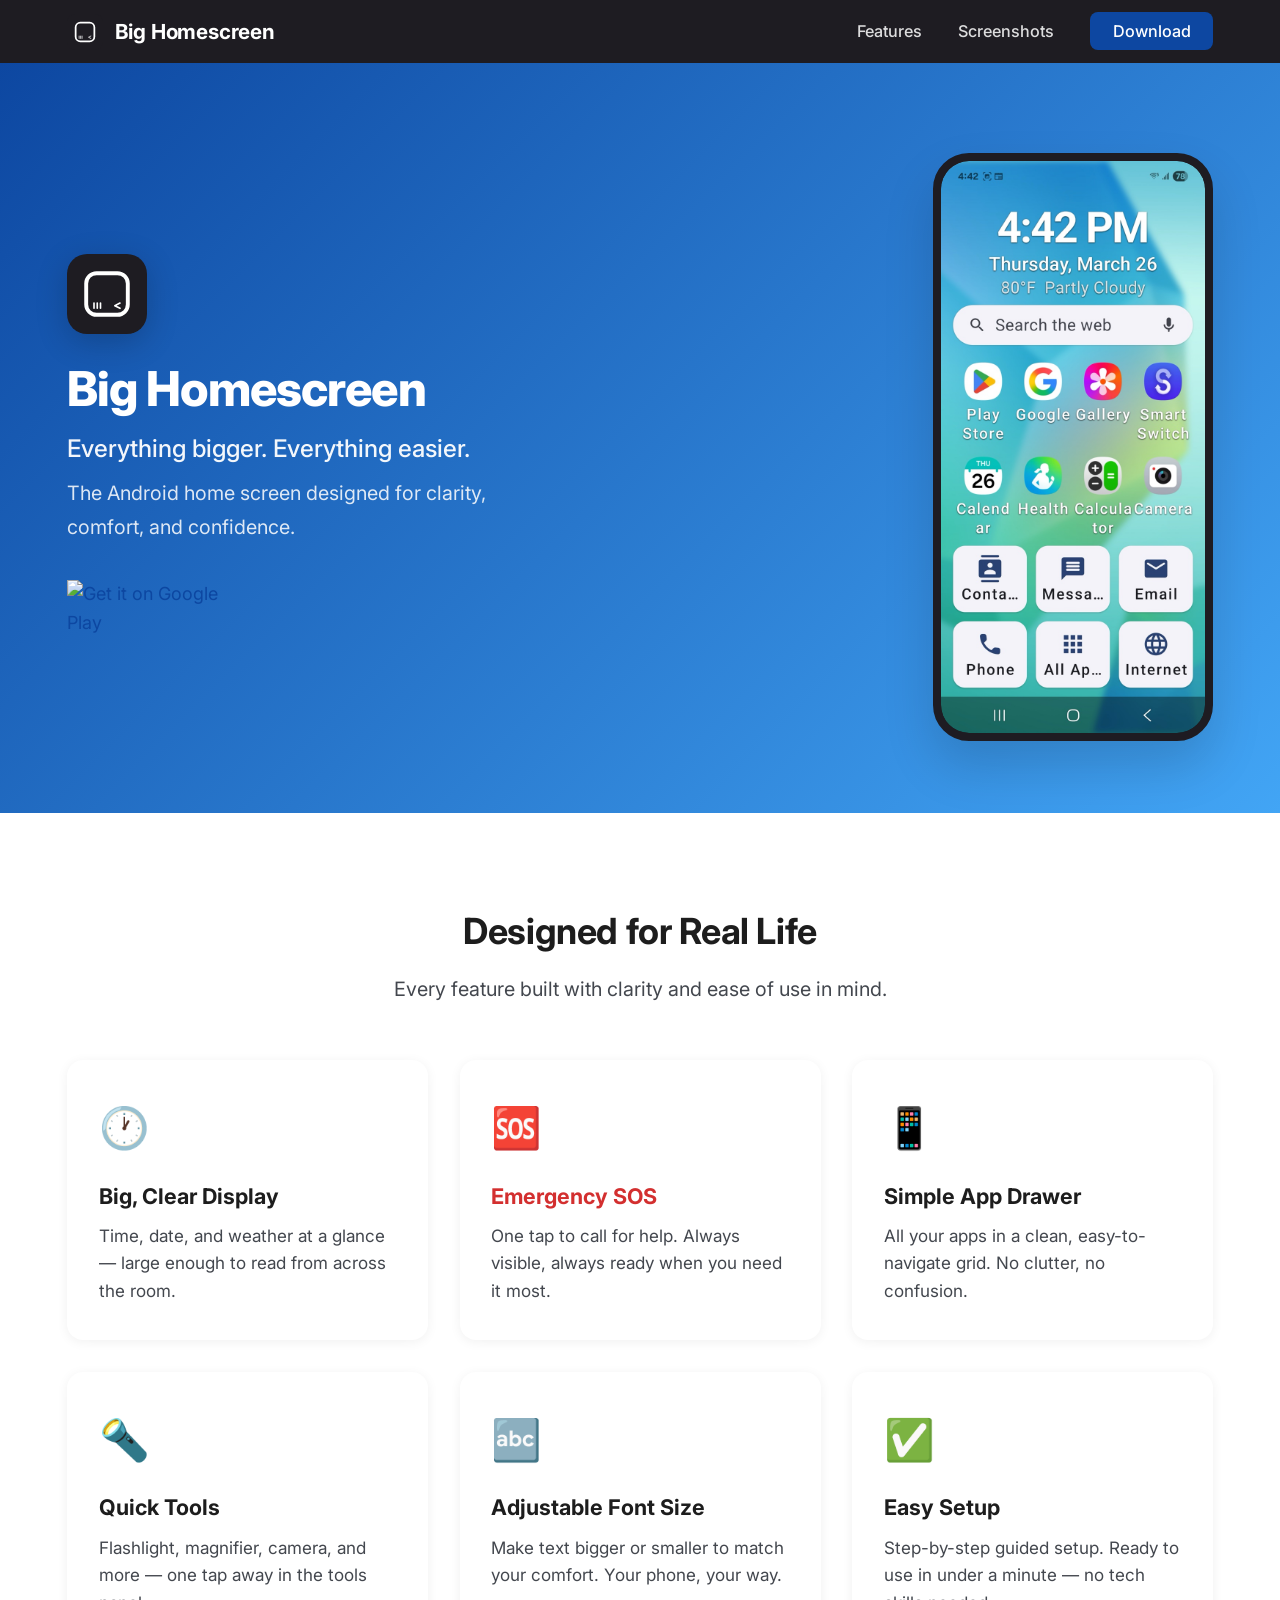
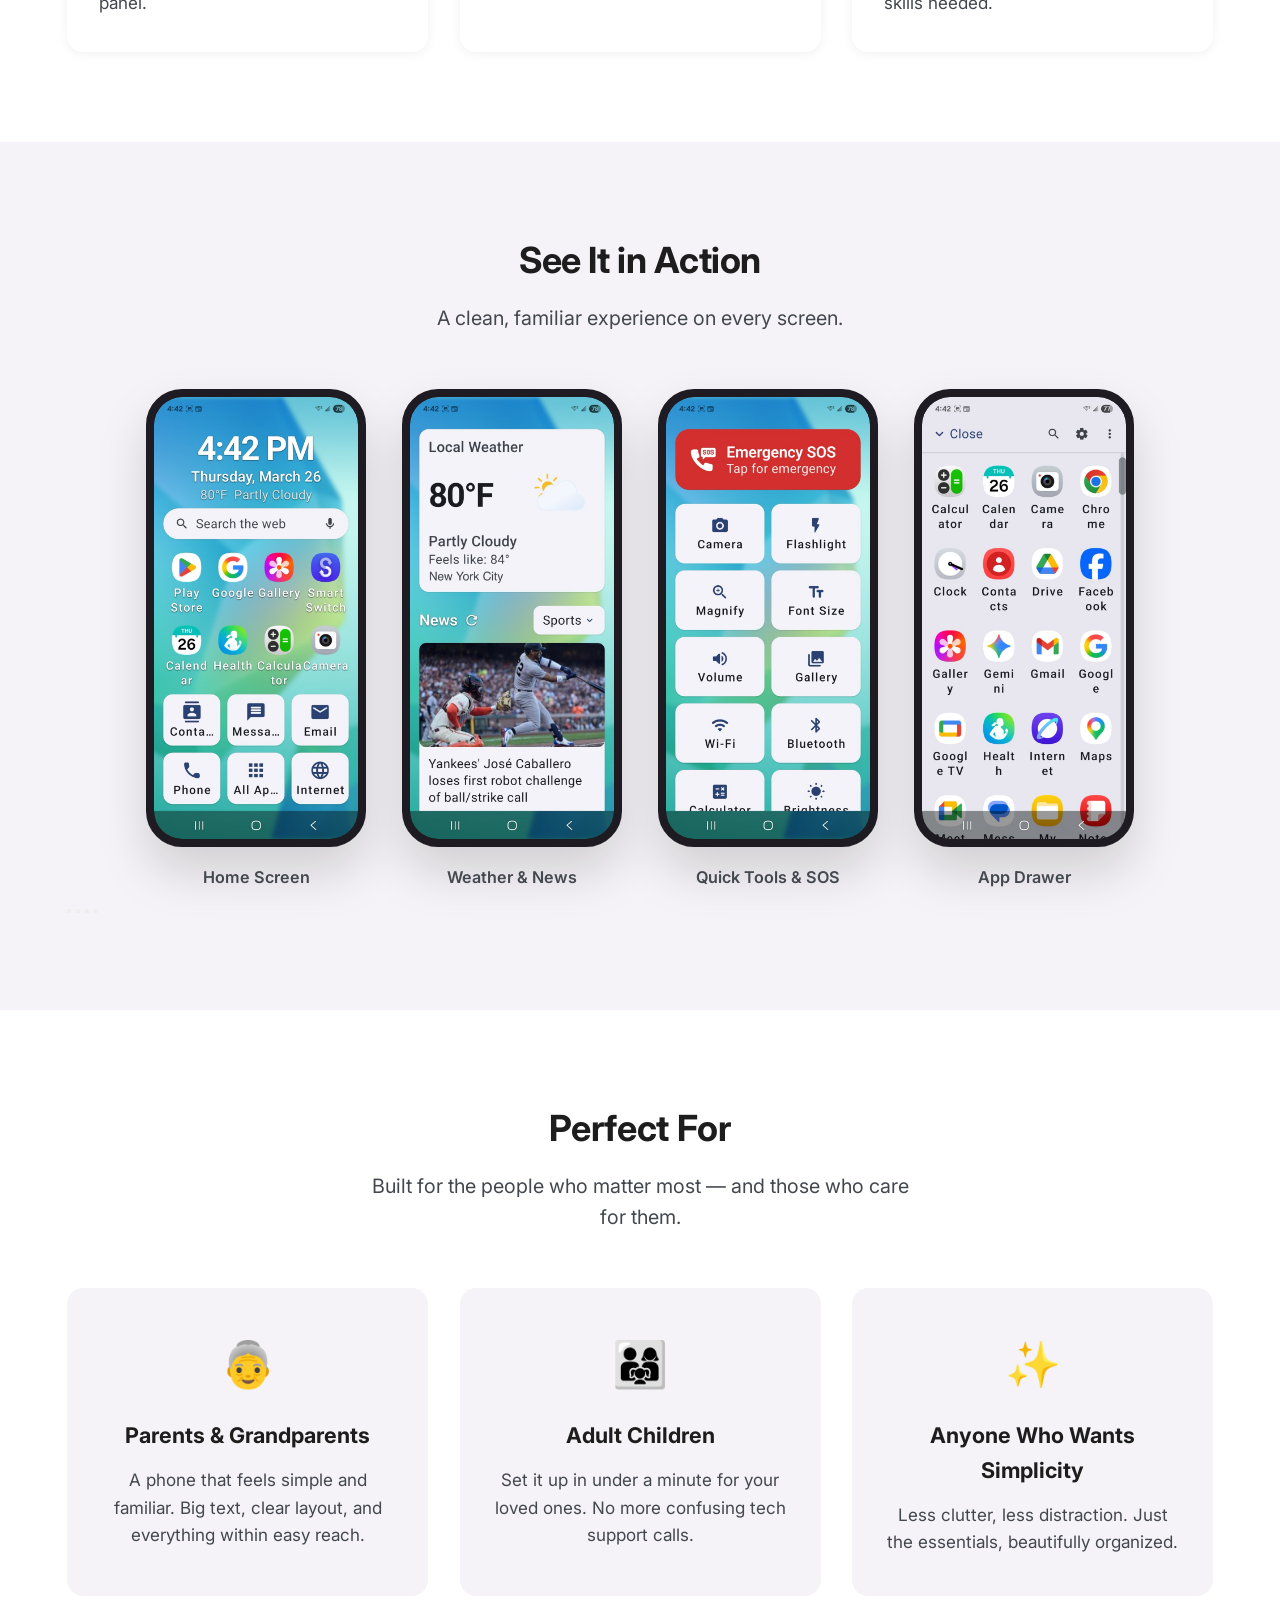
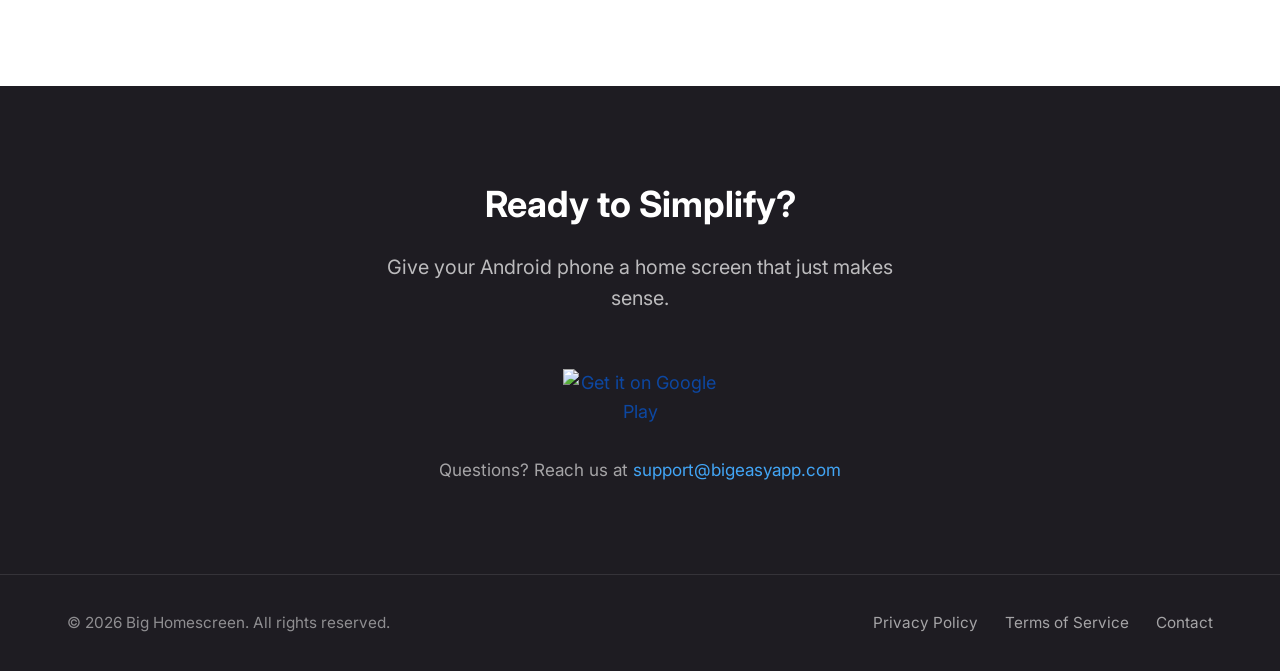
==== index.html @ 175f5978 "Initial commit: Big Homescreen landing page - Landing page with hero, features, screenshots, and CTA" ====
<!DOCTYPE html>
<html lang="en">
<head>
  <meta charset="UTF-8">
  <meta name="viewport" content="width=device-width, initial-scale=1.0">
  <title>Big Homescreen — The Simple Android Launcher for Seniors</title>
  <meta name="description" content="Big Homescreen is the Android home screen designed for clarity, comfort, and confidence. Big display, simple apps, emergency SOS — everything easier.">
  <link rel="icon" type="image/svg+xml" href="favicon.svg">
  <link rel="preconnect" href="https://fonts.googleapis.com">
  <link rel="preconnect" href="https://fonts.gstatic.com" crossorigin>
  <link rel="stylesheet" href="https://fonts.googleapis.com/css2?family=Inter:wght@400;500;600;700;800&display=swap">
  <link rel="stylesheet" href="css/style.css">
</head>
<body>

  <!-- ===== Navigation ===== -->
  <header class="navbar" role="banner">
    <div class="container">
      <a href="/" class="nav-brand" aria-label="Big Homescreen Home">
        <img src="resources/ic_launcher_play_store.svg" alt="" width="36" height="36">
        <span>Big Homescreen</span>
      </a>
      <button class="nav-toggle" aria-label="Toggle navigation" aria-expanded="false">&#9776;</button>
      <nav>
        <ul class="nav-links" role="list">
          <li><a href="#features">Features</a></li>
          <li><a href="#screenshots">Screenshots</a></li>
          <li><a href="#download" class="nav-cta">Download</a></li>
        </ul>
      </nav>
    </div>
  </header>

  <main>
    <!-- ===== Hero ===== -->
    <section class="hero" id="hero">
      <div class="container">
        <div class="hero-content">
          <img src="resources/ic_launcher_play_store.svg" alt="Big Homescreen app icon" class="hero-icon" width="80" height="80">
          <h1>Big Homescreen</h1>
          <p class="hero-tagline">Everything bigger. Everything easier.</p>
          <p class="hero-description">The Android home screen designed for clarity, comfort, and confidence.</p>
          <a href="https://play.google.com/store/apps/details?id=app.bighomescreen.launcher" class="play-badge-wrapper" target="_blank" rel="noopener">
            <img src="https://play.google.com/intl/en_us/badges/static/images/badges/en_badge_web_generic.png" alt="Get it on Google Play" height="60" width="155">
          </a>
        </div>
        <div class="hero-visual">
          <div class="phone-mockup">
            <img src="resources/Home_Big.jpg" alt="Big Homescreen home screen showing large clock, weather, and favorite apps" width="264" height="572" loading="eager">
          </div>
        </div>
      </div>
    </section>

    <!-- ===== Features ===== -->
    <section class="section" id="features">
      <div class="container">
        <h2 class="section-title">Designed for Real Life</h2>
        <p class="section-subtitle">Every feature built with clarity and ease of use in mind.</p>
        <div class="features-grid">
          <div class="feature-card">
            <span class="feature-icon" aria-hidden="true">🕐</span>
            <h3>Big, Clear Display</h3>
            <p>Time, date, and weather at a glance — large enough to read from across the room.</p>
          </div>
          <div class="feature-card sos">
            <span class="feature-icon" aria-hidden="true">🆘</span>
            <h3>Emergency SOS</h3>
            <p>One tap to call for help. Always visible, always ready when you need it most.</p>
          </div>
          <div class="feature-card">
            <span class="feature-icon" aria-hidden="true">📱</span>
            <h3>Simple App Drawer</h3>
            <p>All your apps in a clean, easy-to-navigate grid. No clutter, no confusion.</p>
          </div>
          <div class="feature-card">
            <span class="feature-icon" aria-hidden="true">🔦</span>
            <h3>Quick Tools</h3>
            <p>Flashlight, magnifier, camera, and more — one tap away in the tools panel.</p>
          </div>
          <div class="feature-card">
            <span class="feature-icon" aria-hidden="true">🔤</span>
            <h3>Adjustable Font Size</h3>
            <p>Make text bigger or smaller to match your comfort. Your phone, your way.</p>
          </div>
          <div class="feature-card">
            <span class="feature-icon" aria-hidden="true">✅</span>
            <h3>Easy Setup</h3>
            <p>Step-by-step guided setup. Ready to use in under a minute — no tech skills needed.</p>
          </div>
        </div>
      </div>
    </section>

    <!-- ===== Screenshots ===== -->
    <section class="section section-light" id="screenshots">
      <div class="container">
        <h2 class="section-title">See It in Action</h2>
        <p class="section-subtitle">A clean, familiar experience on every screen.</p>

        <!-- Desktop: row layout -->
        <div class="screenshots-row">
          <div class="screenshot-item">
            <div class="phone-mockup">
              <img src="resources/Home_Big.jpg" alt="Home screen with large clock and weather display" width="264" height="572" loading="lazy">
            </div>
            <p class="screenshot-label">Home Screen</p>
          </div>
          <div class="screenshot-item">
            <div class="phone-mockup">
              <img src="resources/Info_Big.jpg" alt="Weather details and news feed" width="264" height="572" loading="lazy">
            </div>
            <p class="screenshot-label">Weather &amp; News</p>
          </div>
          <div class="screenshot-item">
            <div class="phone-mockup">
              <img src="resources/Tools_Big.jpg" alt="Quick tools panel with flashlight, magnifier, and SOS" width="264" height="572" loading="lazy">
            </div>
            <p class="screenshot-label">Quick Tools &amp; SOS</p>
          </div>
          <div class="screenshot-item">
            <div class="phone-mockup">
              <img src="resources/Appdrawer_Big.jpg" alt="App drawer with clear grid of installed apps" width="264" height="572" loading="lazy">
            </div>
            <p class="screenshot-label">App Drawer</p>
          </div>
        </div>

        <!-- Mobile: carousel -->
        <div class="screenshots-carousel" role="region" aria-label="Screenshots carousel">
          <div class="screenshot-item">
            <div class="phone-mockup">
              <img src="resources/Home_Big.jpg" alt="Home screen with large clock and weather display" width="264" height="572" loading="lazy">
            </div>
            <p class="screenshot-label">Home Screen</p>
          </div>
          <div class="screenshot-item">
            <div class="phone-mockup">
              <img src="resources/Info_Big.jpg" alt="Weather details and news feed" width="264" height="572" loading="lazy">
            </div>
            <p class="screenshot-label">Weather &amp; News</p>
          </div>
          <div class="screenshot-item">
            <div class="phone-mockup">
              <img src="resources/Tools_Big.jpg" alt="Quick tools panel with flashlight, magnifier, and SOS" width="264" height="572" loading="lazy">
            </div>
            <p class="screenshot-label">Quick Tools &amp; SOS</p>
          </div>
          <div class="screenshot-item">
            <div class="phone-mockup">
              <img src="resources/Appdrawer_Big.jpg" alt="App drawer with clear grid of installed apps" width="264" height="572" loading="lazy">
            </div>
            <p class="screenshot-label">App Drawer</p>
          </div>
        </div>
        <div class="carousel-dots" aria-label="Screenshot navigation">
          <button class="carousel-dot active" aria-label="View Home Screen screenshot"></button>
          <button class="carousel-dot" aria-label="View Weather and News screenshot"></button>
          <button class="carousel-dot" aria-label="View Quick Tools screenshot"></button>
          <button class="carousel-dot" aria-label="View App Drawer screenshot"></button>
        </div>
      </div>
    </section>

    <!-- ===== Perfect For ===== -->
    <section class="section" id="perfect-for">
      <div class="container">
        <h2 class="section-title">Perfect For</h2>
        <p class="section-subtitle">Built for the people who matter most — and those who care for them.</p>
        <div class="perfect-grid">
          <div class="perfect-card">
            <span class="card-emoji" aria-hidden="true">👵</span>
            <h3>Parents &amp; Grandparents</h3>
            <p>A phone that feels simple and familiar. Big text, clear layout, and everything within easy reach.</p>
          </div>
          <div class="perfect-card">
            <span class="card-emoji" aria-hidden="true">👨‍👩‍👧</span>
            <h3>Adult Children</h3>
            <p>Set it up in under a minute for your loved ones. No more confusing tech support calls.</p>
          </div>
          <div class="perfect-card">
            <span class="card-emoji" aria-hidden="true">✨</span>
            <h3>Anyone Who Wants Simplicity</h3>
            <p>Less clutter, less distraction. Just the essentials, beautifully organized.</p>
          </div>
        </div>
      </div>
    </section>

    <!-- ===== CTA / Download ===== -->
    <section class="section section-dark cta-section" id="download">
      <div class="container">
        <h2>Ready to Simplify?</h2>
        <p class="section-subtitle">Give your Android phone a home screen that just makes sense.</p>
        <a href="https://play.google.com/store/apps/details?id=app.bighomescreen.launcher" class="play-badge-wrapper" target="_blank" rel="noopener">
          <img src="https://play.google.com/intl/en_us/badges/static/images/badges/en_badge_web_generic.png" alt="Get it on Google Play" height="60" width="155">
        </a>
        <p class="cta-email">Questions? Reach us at <a href="mailto:support@bigeasyapp.com">support@bigeasyapp.com</a></p>
      </div>
    </section>
  </main>

  <!-- ===== Footer ===== -->
  <footer class="footer" role="contentinfo">
    <div class="container">
      <p>&copy; 2026 Big Homescreen. All rights reserved.</p>
      <ul class="footer-links" role="list">
        <li><a href="privacy.html">Privacy Policy</a></li>
        <li><a href="terms.html">Terms of Service</a></li>
        <li><a href="mailto:support@bigeasyapp.com">Contact</a></li>
      </ul>
    </div>
  </footer>

  <script src="js/main.js"></script>
</body>
</html>
---- css/style.css ----
/* ===== Reset & Base ===== */
*,
*::before,
*::after {
  margin: 0;
  padding: 0;
  box-sizing: border-box;
}

:root {
  --brand-dark: #1E1C22;
  --primary-blue: #0D47A1;
  --light-blue: #42A5F5;
  --sos-red: #D32F2F;
  --white: #FFFFFF;
  --surface-light: #F5F3F7;
  --text-primary: #1D1D1D;
  --text-secondary: #43474E;
  --font-family: 'Inter', system-ui, -apple-system, sans-serif;
}

html {
  scroll-behavior: smooth;
  font-size: 18px;
}

@media (prefers-reduced-motion: reduce) {
  html {
    scroll-behavior: auto;
  }
  *,
  *::before,
  *::after {
    animation-duration: 0.01ms !important;
    transition-duration: 0.01ms !important;
  }
}

body {
  font-family: var(--font-family);
  color: var(--text-primary);
  line-height: 1.6;
  background: var(--white);
  -webkit-font-smoothing: antialiased;
}

img {
  max-width: 100%;
  height: auto;
  display: block;
}

a {
  color: var(--primary-blue);
  text-decoration: none;
}

a:hover {
  text-decoration: underline;
}

:focus-visible {
  outline: 3px solid var(--light-blue);
  outline-offset: 2px;
}

/* ===== Container ===== */
.container {
  width: 100%;
  max-width: 1200px;
  margin: 0 auto;
  padding: 0 1.5rem;
}

/* ===== Navigation ===== */
.navbar {
  position: sticky;
  top: 0;
  z-index: 100;
  background: var(--brand-dark);
  padding: 0.75rem 0;
  transition: box-shadow 0.3s ease;
}

.navbar.scrolled {
  box-shadow: 0 2px 20px rgba(0, 0, 0, 0.3);
}

.navbar .container {
  display: flex;
  align-items: center;
  justify-content: space-between;
}

.nav-brand {
  display: flex;
  align-items: center;
  gap: 0.65rem;
  text-decoration: none;
  color: var(--white);
}

.nav-brand img,
.nav-brand svg {
  width: 36px;
  height: 36px;
  border-radius: 8px;
}

.nav-brand span {
  font-size: 1.15rem;
  font-weight: 700;
  letter-spacing: -0.01em;
}

.nav-links {
  display: flex;
  align-items: center;
  gap: 2rem;
  list-style: none;
}

.nav-links a {
  color: rgba(255, 255, 255, 0.85);
  font-size: 0.9rem;
  font-weight: 500;
  transition: color 0.2s;
  text-decoration: none;
}

.nav-links a:hover,
.nav-links a:focus-visible {
  color: var(--white);
  text-decoration: none;
}

.nav-cta {
  background: var(--primary-blue);
  color: var(--white) !important;
  padding: 0.5rem 1.25rem;
  border-radius: 8px;
  font-weight: 600;
  transition: background 0.2s;
}

.nav-cta:hover {
  background: #1565C0;
}

.nav-toggle {
  display: none;
  background: none;
  border: none;
  color: var(--white);
  font-size: 1.5rem;
  cursor: pointer;
  padding: 0.5rem;
  min-width: 48px;
  min-height: 48px;
  align-items: center;
  justify-content: center;
}

/* ===== Hero ===== */
.hero {
  background: linear-gradient(135deg, var(--primary-blue) 0%, var(--light-blue) 100%);
  color: var(--white);
  padding: 5rem 0 4rem;
  overflow: hidden;
}

.hero .container {
  display: flex;
  align-items: center;
  gap: 3rem;
}

.hero-content {
  flex: 1;
  min-width: 0;
}

.hero-icon {
  width: 80px;
  height: 80px;
  border-radius: 20px;
  margin-bottom: 1.5rem;
  box-shadow: 0 8px 32px rgba(0, 0, 0, 0.2);
}

.hero h1 {
  font-size: 2.67rem;
  font-weight: 800;
  line-height: 1.15;
  margin-bottom: 0.75rem;
  letter-spacing: -0.02em;
}

.hero-tagline {
  font-size: 1.35rem;
  font-weight: 500;
  opacity: 0.95;
  margin-bottom: 0.5rem;
}

.hero-description {
  font-size: 1.1rem;
  opacity: 0.85;
  margin-bottom: 2rem;
  max-width: 480px;
  line-height: 1.7;
}

.hero-visual {
  flex: 0 0 auto;
}

/* Google Play Button - Coming Soon (greyed out) */
.play-badge-wrapper {
  display: inline-block;
}

.play-badge-wrapper.coming-soon {
  filter: grayscale(100%);
  opacity: 0.5;
  cursor: default;
}

.play-badge-wrapper img {
  height: 60px;
  width: auto;
}

.coming-soon-text {
  font-size: 0.8rem;
  opacity: 0.7;
  margin-top: 0.5rem;
}

/* ===== Phone Mockup ===== */
.phone-mockup {
  width: 280px;
  border: 8px solid var(--brand-dark);
  border-radius: 36px;
  overflow: hidden;
  box-shadow: 0 25px 50px rgba(0, 0, 0, 0.15);
  background: var(--brand-dark);
}

.phone-mockup img {
  width: 100%;
  display: block;
  border-radius: 28px;
}

/* ===== Section Common ===== */
.section {
  padding: 5rem 0;
}

.section-light {
  background: var(--surface-light);
}

.section-dark {
  background: var(--brand-dark);
  color: var(--white);
}

.section-title {
  font-size: 2rem;
  font-weight: 700;
  text-align: center;
  margin-bottom: 0.75rem;
  letter-spacing: -0.01em;
}

.section-subtitle {
  text-align: center;
  color: var(--text-secondary);
  font-size: 1.1rem;
  margin-bottom: 3rem;
  max-width: 560px;
  margin-left: auto;
  margin-right: auto;
}

.section-dark .section-subtitle {
  color: rgba(255, 255, 255, 0.7);
}

/* ===== Features Grid ===== */
.features-grid {
  display: grid;
  grid-template-columns: repeat(3, 1fr);
  gap: 1.75rem;
}

.feature-card {
  background: var(--white);
  border-radius: 16px;
  padding: 2rem 1.75rem;
  box-shadow: 0 2px 12px rgba(0, 0, 0, 0.06);
  transition: transform 0.2s, box-shadow 0.2s;
}

@media (prefers-reduced-motion: no-preference) {
  .feature-card:hover {
    transform: translateY(-4px);
    box-shadow: 0 8px 24px rgba(0, 0, 0, 0.1);
  }
}

.feature-icon {
  font-size: 2.25rem;
  margin-bottom: 1rem;
  display: block;
}

.feature-card h3 {
  font-size: 1.2rem;
  font-weight: 700;
  margin-bottom: 0.5rem;
}

.feature-card.sos h3 {
  color: var(--sos-red);
}

.feature-card p {
  color: var(--text-secondary);
  font-size: 0.95rem;
  line-height: 1.6;
}

/* ===== Screenshots ===== */
.screenshots-row {
  display: flex;
  gap: 2rem;
  justify-content: center;
  align-items: flex-start;
}

.screenshot-item {
  text-align: center;
  flex: 0 0 auto;
}

.screenshot-item .phone-mockup {
  width: 220px;
  margin-bottom: 1rem;
}

.screenshot-label {
  font-size: 0.9rem;
  font-weight: 600;
  color: var(--text-secondary);
}

/* Mobile screenshot carousel */
.screenshots-carousel {
  display: none;
}

/* ===== Perfect For ===== */
.perfect-grid {
  display: grid;
  grid-template-columns: repeat(3, 1fr);
  gap: 1.75rem;
}

.perfect-card {
  background: var(--surface-light);
  border-radius: 16px;
  padding: 2.25rem 1.75rem;
  text-align: center;
}

.perfect-card .card-emoji {
  font-size: 2.5rem;
  margin-bottom: 1rem;
  display: block;
}

.perfect-card h3 {
  font-size: 1.2rem;
  font-weight: 700;
  margin-bottom: 0.75rem;
}

.perfect-card p {
  color: var(--text-secondary);
  font-size: 0.95rem;
  line-height: 1.6;
}

/* ===== CTA Section ===== */
.cta-section {
  text-align: center;
  padding: 5rem 0;
}

.cta-section h2 {
  font-size: 2rem;
  font-weight: 700;
  margin-bottom: 1rem;
}

.cta-section .cta-email {
  margin-top: 1.5rem;
  font-size: 0.95rem;
  color: rgba(255, 255, 255, 0.6);
}

.cta-section .cta-email a {
  color: var(--light-blue);
}

/* ===== Footer ===== */
.footer {
  background: var(--brand-dark);
  border-top: 1px solid rgba(255, 255, 255, 0.1);
  padding: 2rem 0;
  color: rgba(255, 255, 255, 0.5);
  font-size: 0.85rem;
}

.footer .container {
  display: flex;
  align-items: center;
  justify-content: space-between;
  flex-wrap: wrap;
  gap: 1rem;
}

.footer-links {
  display: flex;
  gap: 1.5rem;
  list-style: none;
}

.footer-links a {
  color: rgba(255, 255, 255, 0.6);
  font-size: 0.85rem;
  transition: color 0.2s;
}

.footer-links a:hover {
  color: var(--white);
  text-decoration: none;
}

/* ===== Legal Pages ===== */
.legal-page {
  max-width: 720px;
  margin: 0 auto;
  padding: 3rem 1.5rem 5rem;
}

.legal-page h1 {
  font-size: 2rem;
  font-weight: 700;
  margin-bottom: 0.5rem;
}

.legal-page .last-updated {
  color: var(--text-secondary);
  font-size: 0.95rem;
  margin-bottom: 2.5rem;
}

.legal-page h2 {
  font-size: 1.35rem;
  font-weight: 700;
  margin-top: 2.5rem;
  margin-bottom: 0.75rem;
}

.legal-page p {
  color: var(--text-secondary);
  line-height: 1.8;
  margin-bottom: 1rem;
}

.legal-page .back-link {
  display: inline-block;
  margin-top: 3rem;
  font-weight: 600;
}

/* ===== Responsive ===== */

/* Tablet */
@media (max-width: 1024px) {
  .features-grid {
    grid-template-columns: repeat(2, 1fr);
  }

  .screenshots-row {
    flex-wrap: wrap;
  }

  .screenshot-item .phone-mockup {
    width: 200px;
  }

  .hero .container {
    flex-direction: column;
    text-align: center;
  }

  .hero-description {
    margin-left: auto;
    margin-right: auto;
  }

  .hero-visual {
    margin-top: 1rem;
  }
}

/* Mobile */
@media (max-width: 640px) {
  html {
    font-size: 16px;
  }

  .hero {
    padding: 3rem 0;
  }

  .hero h1 {
    font-size: 2rem;
  }

  .hero-tagline {
    font-size: 1.15rem;
  }

  .hero-icon {
    width: 64px;
    height: 64px;
    border-radius: 16px;
  }

  .phone-mockup {
    width: 220px;
  }

  .section {
    padding: 3.5rem 0;
  }

  .section-title {
    font-size: 1.6rem;
  }

  /* Navigation mobile */
  .nav-links {
    display: none;
    position: absolute;
    top: 100%;
    left: 0;
    right: 0;
    background: var(--brand-dark);
    flex-direction: column;
    padding: 1rem 1.5rem 1.5rem;
    gap: 0.75rem;
    border-top: 1px solid rgba(255, 255, 255, 0.1);
  }

  .nav-links.open {
    display: flex;
  }

  .nav-links a {
    font-size: 1rem;
    padding: 0.5rem 0;
    display: block;
    min-height: 48px;
    display: flex;
    align-items: center;
  }

  .nav-toggle {
    display: flex;
  }

  /* Features */
  .features-grid {
    grid-template-columns: 1fr;
  }

  .feature-card {
    padding: 1.5rem;
  }

  /* Screenshots carousel on mobile */
  .screenshots-row {
    display: none;
  }

  .screenshots-carousel {
    display: flex;
    overflow-x: auto;
    scroll-snap-type: x mandatory;
    gap: 1.25rem;
    padding: 0 1.5rem 1.5rem;
    -webkit-overflow-scrolling: touch;
    scrollbar-width: none;
  }

  .screenshots-carousel::-webkit-scrollbar {
    display: none;
  }

  .screenshots-carousel .screenshot-item {
    scroll-snap-align: center;
    flex: 0 0 auto;
  }

  .screenshots-carousel .phone-mockup {
    width: 220px;
    margin-bottom: 0.75rem;
  }

  /* Carousel indicators */
  .carousel-dots {
    display: flex;
    justify-content: center;
    gap: 0.5rem;
    padding-top: 0.5rem;
  }

  .carousel-dot {
    width: 8px;
    height: 8px;
    border-radius: 50%;
    background: rgba(0, 0, 0, 0.15);
    border: none;
    padding: 0;
    cursor: pointer;
    transition: background 0.2s;
  }

  .carousel-dot.active {
    background: var(--primary-blue);
  }

  /* Perfect For */
  .perfect-grid {
    grid-template-columns: 1fr;
  }

  /* Footer */
  .footer .container {
    flex-direction: column;
    text-align: center;
  }

  .footer-links {
    justify-content: center;
  }
}
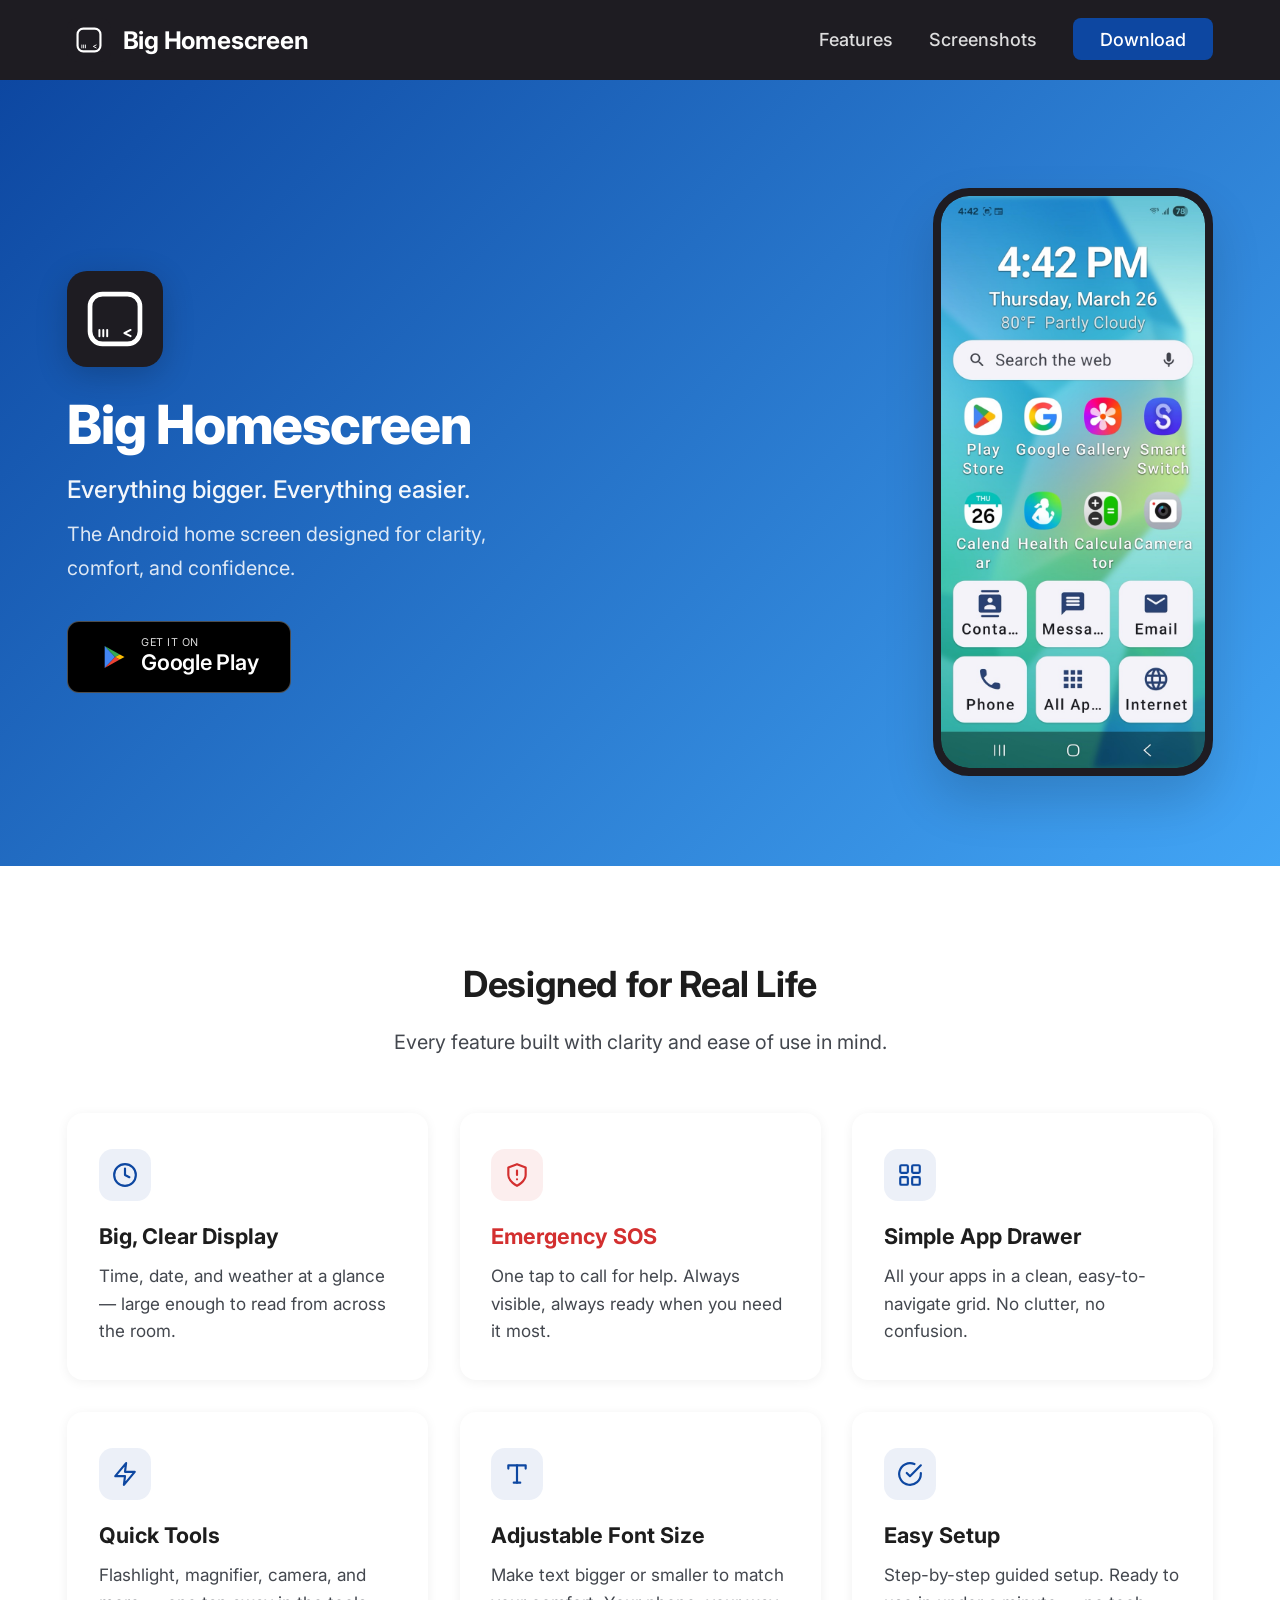
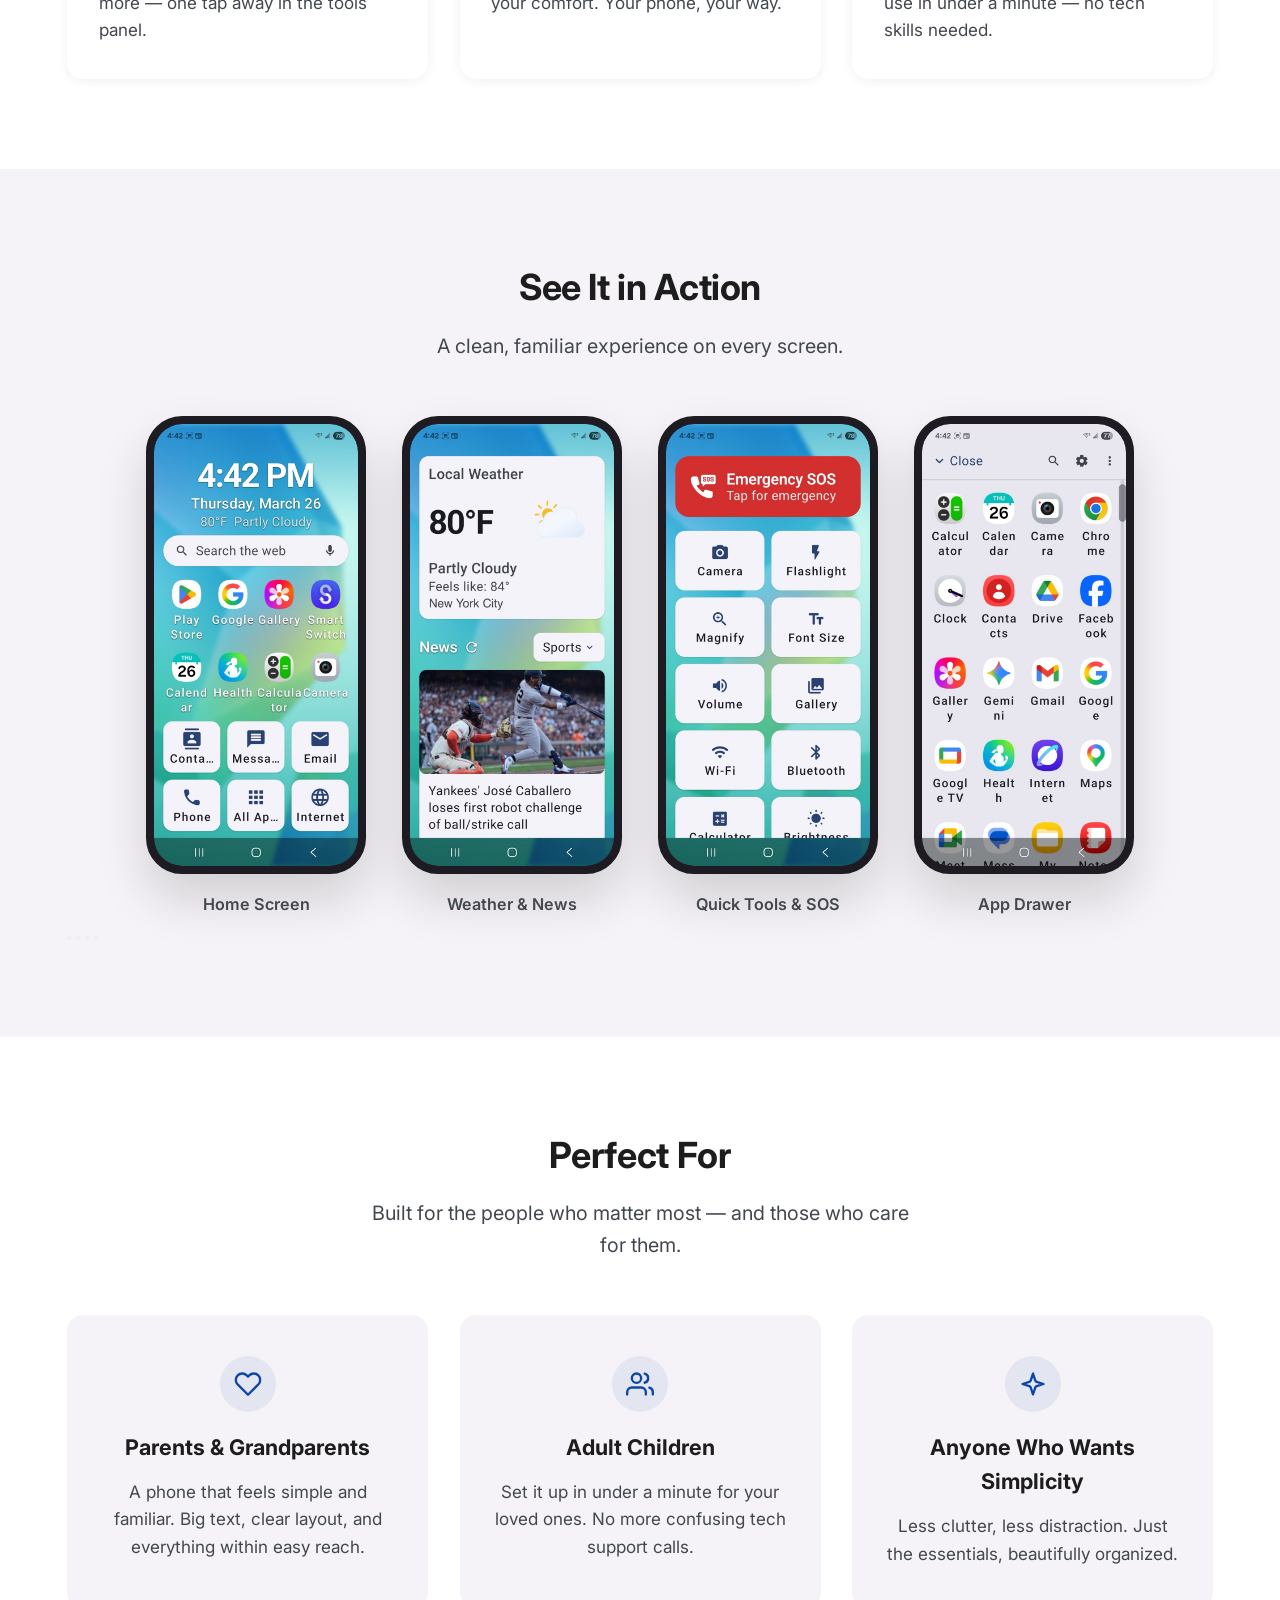
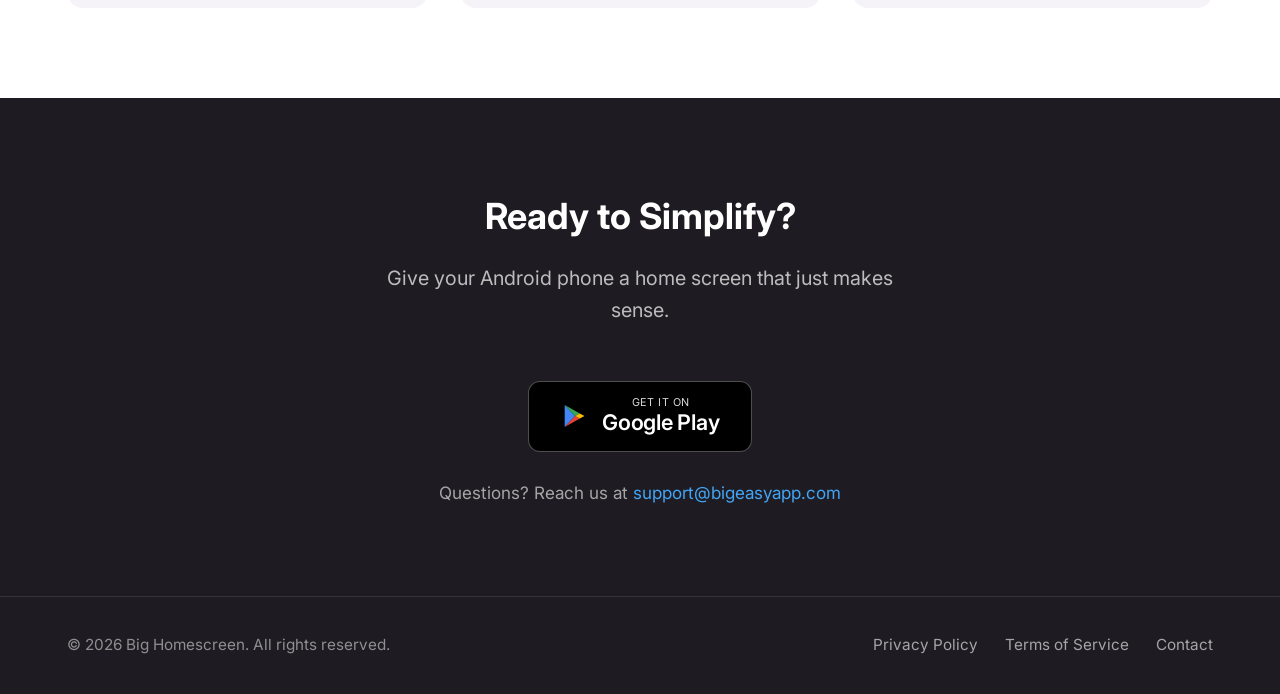
==== commit cb3079f1: "Visual overhaul and full legal pages update - Enlarge navbar (logo 44px, brand text 1.35rem, wider p" ====
--- a/index.html
+++ b/index.html
@@ -17,7 +17,7 @@
   <header class="navbar" role="banner">
     <div class="container">
       <a href="/" class="nav-brand" aria-label="Big Homescreen Home">
-        <img src="resources/ic_launcher_play_store.svg" alt="" width="36" height="36">
+        <img src="resources/ic_launcher_play_store.svg" alt="" width="44" height="44">
         <span>Big Homescreen</span>
       </a>
       <button class="nav-toggle" aria-label="Toggle navigation" aria-expanded="false">&#9776;</button>
@@ -36,12 +36,21 @@
     <section class="hero" id="hero">
       <div class="container">
         <div class="hero-content">
-          <img src="resources/ic_launcher_play_store.svg" alt="Big Homescreen app icon" class="hero-icon" width="80" height="80">
+          <img src="resources/ic_launcher_play_store.svg" alt="Big Homescreen app icon" class="hero-icon" width="96" height="96">
           <h1>Big Homescreen</h1>
           <p class="hero-tagline">Everything bigger. Everything easier.</p>
           <p class="hero-description">The Android home screen designed for clarity, comfort, and confidence.</p>
-          <a href="https://play.google.com/store/apps/details?id=app.bighomescreen.launcher" class="play-badge-wrapper" target="_blank" rel="noopener">
-            <img src="https://play.google.com/intl/en_us/badges/static/images/badges/en_badge_web_generic.png" alt="Get it on Google Play" height="60" width="155">
+          <a href="https://play.google.com/store/apps/details?id=app.bighomescreen.launcher" class="gplay-btn" target="_blank" rel="noopener">
+            <svg viewBox="0 0 24 24" width="28" height="28" xmlns="http://www.w3.org/2000/svg">
+              <path d="M4 2.5 L13 12 L4 21.5 Z" fill="#4285F4"/>
+              <path d="M4 2.5 L17 9.77 L13 12 Z" fill="#34A853"/>
+              <path d="M13 12 L17 14.23 L4 21.5 Z" fill="#EA4335"/>
+              <path d="M17 9.77 L21 12 L17 14.23 L13 12 Z" fill="#FBBC04"/>
+            </svg>
+            <div class="gplay-text">
+              <span class="gplay-small">GET IT ON</span>
+              <span class="gplay-big">Google Play</span>
+            </div>
           </a>
         </div>
         <div class="hero-visual">
@@ -59,32 +68,32 @@
         <p class="section-subtitle">Every feature built with clarity and ease of use in mind.</p>
         <div class="features-grid">
           <div class="feature-card">
-            <span class="feature-icon" aria-hidden="true">🕐</span>
+            <div class="feature-icon" aria-hidden="true"><svg viewBox="0 0 24 24" fill="none" stroke="currentColor" stroke-width="2" stroke-linecap="round" stroke-linejoin="round"><circle cx="12" cy="12" r="10"/><polyline points="12 6 12 12 16 14"/></svg></div>
             <h3>Big, Clear Display</h3>
             <p>Time, date, and weather at a glance — large enough to read from across the room.</p>
           </div>
           <div class="feature-card sos">
-            <span class="feature-icon" aria-hidden="true">🆘</span>
+            <div class="feature-icon" aria-hidden="true"><svg viewBox="0 0 24 24" fill="none" stroke="currentColor" stroke-width="2" stroke-linecap="round" stroke-linejoin="round"><path d="M12 22s8-4 8-10V5l-8-3-8 3v7c0 6 8 10 8 10z"/><line x1="12" y1="8" x2="12" y2="12"/><line x1="12" y1="16" x2="12.01" y2="16"/></svg></div>
             <h3>Emergency SOS</h3>
             <p>One tap to call for help. Always visible, always ready when you need it most.</p>
           </div>
           <div class="feature-card">
-            <span class="feature-icon" aria-hidden="true">📱</span>
+            <div class="feature-icon" aria-hidden="true"><svg viewBox="0 0 24 24" fill="none" stroke="currentColor" stroke-width="2" stroke-linecap="round" stroke-linejoin="round"><rect x="3" y="3" width="7" height="7" rx="1"/><rect x="14" y="3" width="7" height="7" rx="1"/><rect x="3" y="14" width="7" height="7" rx="1"/><rect x="14" y="14" width="7" height="7" rx="1"/></svg></div>
             <h3>Simple App Drawer</h3>
             <p>All your apps in a clean, easy-to-navigate grid. No clutter, no confusion.</p>
           </div>
           <div class="feature-card">
-            <span class="feature-icon" aria-hidden="true">🔦</span>
+            <div class="feature-icon" aria-hidden="true"><svg viewBox="0 0 24 24" fill="none" stroke="currentColor" stroke-width="2" stroke-linecap="round" stroke-linejoin="round"><polygon points="13 2 3 14 12 14 11 22 21 10 12 10 13 2"/></svg></div>
             <h3>Quick Tools</h3>
             <p>Flashlight, magnifier, camera, and more — one tap away in the tools panel.</p>
           </div>
           <div class="feature-card">
-            <span class="feature-icon" aria-hidden="true">🔤</span>
+            <div class="feature-icon" aria-hidden="true"><svg viewBox="0 0 24 24" fill="none" stroke="currentColor" stroke-width="2" stroke-linecap="round" stroke-linejoin="round"><polyline points="4 7 4 4 20 4 20 7"/><line x1="9" y1="20" x2="15" y2="20"/><line x1="12" y1="4" x2="12" y2="20"/></svg></div>
             <h3>Adjustable Font Size</h3>
             <p>Make text bigger or smaller to match your comfort. Your phone, your way.</p>
           </div>
           <div class="feature-card">
-            <span class="feature-icon" aria-hidden="true">✅</span>
+            <div class="feature-icon" aria-hidden="true"><svg viewBox="0 0 24 24" fill="none" stroke="currentColor" stroke-width="2" stroke-linecap="round" stroke-linejoin="round"><path d="M22 11.08V12a10 10 0 1 1-5.93-9.14"/><polyline points="22 4 12 14.01 9 11.01"/></svg></div>
             <h3>Easy Setup</h3>
             <p>Step-by-step guided setup. Ready to use in under a minute — no tech skills needed.</p>
           </div>
@@ -169,17 +178,17 @@
         <p class="section-subtitle">Built for the people who matter most — and those who care for them.</p>
         <div class="perfect-grid">
           <div class="perfect-card">
-            <span class="card-emoji" aria-hidden="true">👵</span>
+            <div class="card-emoji" aria-hidden="true"><svg viewBox="0 0 24 24" fill="none" stroke="currentColor" stroke-width="2" stroke-linecap="round" stroke-linejoin="round"><path d="M20.84 4.61a5.5 5.5 0 0 0-7.78 0L12 5.67l-1.06-1.06a5.5 5.5 0 0 0-7.78 7.78l1.06 1.06L12 21.23l7.78-7.78 1.06-1.06a5.5 5.5 0 0 0 0-7.78z"/></svg></div>
             <h3>Parents &amp; Grandparents</h3>
             <p>A phone that feels simple and familiar. Big text, clear layout, and everything within easy reach.</p>
           </div>
           <div class="perfect-card">
-            <span class="card-emoji" aria-hidden="true">👨‍👩‍👧</span>
+            <div class="card-emoji" aria-hidden="true"><svg viewBox="0 0 24 24" fill="none" stroke="currentColor" stroke-width="2" stroke-linecap="round" stroke-linejoin="round"><path d="M17 21v-2a4 4 0 0 0-4-4H5a4 4 0 0 0-4 4v2"/><circle cx="9" cy="7" r="4"/><path d="M23 21v-2a4 4 0 0 0-3-3.87"/><path d="M16 3.13a4 4 0 0 1 0 7.75"/></svg></div>
             <h3>Adult Children</h3>
             <p>Set it up in under a minute for your loved ones. No more confusing tech support calls.</p>
           </div>
           <div class="perfect-card">
-            <span class="card-emoji" aria-hidden="true">✨</span>
+            <div class="card-emoji" aria-hidden="true"><svg viewBox="0 0 24 24" fill="none" stroke="currentColor" stroke-width="2" stroke-linecap="round" stroke-linejoin="round"><path d="m12 3-1.912 5.813a2 2 0 0 1-1.275 1.275L3 12l5.813 1.912a2 2 0 0 1 1.275 1.275L12 21l1.912-5.813a2 2 0 0 1 1.275-1.275L21 12l-5.813-1.912a2 2 0 0 1-1.275-1.275L12 3Z"/></svg></div>
             <h3>Anyone Who Wants Simplicity</h3>
             <p>Less clutter, less distraction. Just the essentials, beautifully organized.</p>
           </div>
@@ -192,8 +201,17 @@
       <div class="container">
         <h2>Ready to Simplify?</h2>
         <p class="section-subtitle">Give your Android phone a home screen that just makes sense.</p>
-        <a href="https://play.google.com/store/apps/details?id=app.bighomescreen.launcher" class="play-badge-wrapper" target="_blank" rel="noopener">
-          <img src="https://play.google.com/intl/en_us/badges/static/images/badges/en_badge_web_generic.png" alt="Get it on Google Play" height="60" width="155">
+        <a href="https://play.google.com/store/apps/details?id=app.bighomescreen.launcher" class="gplay-btn" target="_blank" rel="noopener">
+          <svg viewBox="0 0 24 24" width="28" height="28" xmlns="http://www.w3.org/2000/svg">
+            <path d="M4 2.5 L13 12 L4 21.5 Z" fill="#4285F4"/>
+            <path d="M4 2.5 L17 9.77 L13 12 Z" fill="#34A853"/>
+            <path d="M13 12 L17 14.23 L4 21.5 Z" fill="#EA4335"/>
+            <path d="M17 9.77 L21 12 L17 14.23 L13 12 Z" fill="#FBBC04"/>
+          </svg>
+          <div class="gplay-text">
+            <span class="gplay-small">GET IT ON</span>
+            <span class="gplay-big">Google Play</span>
+          </div>
         </a>
         <p class="cta-email">Questions? Reach us at <a href="mailto:support@bigeasyapp.com">support@bigeasyapp.com</a></p>
       </div>
--- a/css/style.css
+++ b/css/style.css
@@ -56,7 +56,7 @@
 }
 
 a:hover {
-  text-decoration: underline;
+  opacity: 0.85;
 }
 
 :focus-visible {
@@ -78,7 +78,7 @@
   top: 0;
   z-index: 100;
   background: var(--brand-dark);
-  padding: 0.75rem 0;
+  padding: 1rem 0;
   transition: box-shadow 0.3s ease;
 }
 
@@ -102,13 +102,13 @@
 
 .nav-brand img,
 .nav-brand svg {
-  width: 36px;
-  height: 36px;
-  border-radius: 8px;
+  width: 44px;
+  height: 44px;
+  border-radius: 10px;
 }
 
 .nav-brand span {
-  font-size: 1.15rem;
+  font-size: 1.35rem;
   font-weight: 700;
   letter-spacing: -0.01em;
 }
@@ -122,7 +122,7 @@
 
 .nav-links a {
   color: rgba(255, 255, 255, 0.85);
-  font-size: 0.9rem;
+  font-size: 1rem;
   font-weight: 500;
   transition: color 0.2s;
   text-decoration: none;
@@ -137,7 +137,7 @@
 .nav-cta {
   background: var(--primary-blue);
   color: var(--white) !important;
-  padding: 0.5rem 1.25rem;
+  padding: 0.6rem 1.5rem;
   border-radius: 8px;
   font-weight: 600;
   transition: background 0.2s;
@@ -165,7 +165,7 @@
 .hero {
   background: linear-gradient(135deg, var(--primary-blue) 0%, var(--light-blue) 100%);
   color: var(--white);
-  padding: 5rem 0 4rem;
+  padding: 6rem 0 5rem;
   overflow: hidden;
 }
 
@@ -181,15 +181,15 @@
 }
 
 .hero-icon {
-  width: 80px;
-  height: 80px;
+  width: 96px;
+  height: 96px;
   border-radius: 20px;
   margin-bottom: 1.5rem;
   box-shadow: 0 8px 32px rgba(0, 0, 0, 0.2);
 }
 
 .hero h1 {
-  font-size: 2.67rem;
+  font-size: 3rem;
   font-weight: 800;
   line-height: 1.15;
   margin-bottom: 0.75rem;
@@ -215,26 +215,51 @@
   flex: 0 0 auto;
 }
 
-/* Google Play Button - Coming Soon (greyed out) */
-.play-badge-wrapper {
-  display: inline-block;
-}
-
-.play-badge-wrapper.coming-soon {
-  filter: grayscale(100%);
-  opacity: 0.5;
-  cursor: default;
-}
-
-.play-badge-wrapper img {
-  height: 60px;
-  width: auto;
-}
-
-.coming-soon-text {
-  font-size: 0.8rem;
-  opacity: 0.7;
-  margin-top: 0.5rem;
+/* Google Play Custom Button */
+.gplay-btn {
+  display: inline-flex;
+  align-items: center;
+  gap: 0.75rem;
+  background: #000;
+  color: var(--white);
+  padding: 0.85rem 1.75rem;
+  border-radius: 12px;
+  border: 1px solid rgba(255, 255, 255, 0.3);
+  text-decoration: none;
+  transition: transform 0.2s, box-shadow 0.2s;
+}
+
+.gplay-btn:hover {
+  transform: scale(1.05);
+  box-shadow: 0 8px 24px rgba(0, 0, 0, 0.3);
+  opacity: 1;
+  text-decoration: none;
+}
+
+.gplay-btn svg {
+  width: 28px;
+  height: 28px;
+  flex-shrink: 0;
+}
+
+.gplay-text {
+  display: flex;
+  flex-direction: column;
+  line-height: 1.2;
+}
+
+.gplay-small {
+  font-size: 0.6rem;
+  font-weight: 400;
+  letter-spacing: 0.05em;
+  text-transform: uppercase;
+  opacity: 0.85;
+}
+
+.gplay-big {
+  font-size: 1.2rem;
+  font-weight: 600;
+  letter-spacing: -0.01em;
 }
 
 /* ===== Phone Mockup ===== */
@@ -306,15 +331,31 @@
 
 @media (prefers-reduced-motion: no-preference) {
   .feature-card:hover {
-    transform: translateY(-4px);
+    transform: translateY(-4px) scale(1.03);
     box-shadow: 0 8px 24px rgba(0, 0, 0, 0.1);
   }
 }
 
 .feature-icon {
-  font-size: 2.25rem;
+  width: 52px;
+  height: 52px;
   margin-bottom: 1rem;
-  display: block;
+  display: flex;
+  align-items: center;
+  justify-content: center;
+  background: rgba(13, 71, 161, 0.08);
+  border-radius: 14px;
+  color: var(--primary-blue);
+}
+
+.feature-icon svg {
+  width: 26px;
+  height: 26px;
+}
+
+.feature-card.sos .feature-icon {
+  background: rgba(211, 47, 47, 0.08);
+  color: var(--sos-red);
 }
 
 .feature-card h3 {
@@ -374,12 +415,28 @@
   border-radius: 16px;
   padding: 2.25rem 1.75rem;
   text-align: center;
+  transition: box-shadow 0.2s;
+}
+
+.perfect-card:hover {
+  box-shadow: 0 8px 24px rgba(0, 0, 0, 0.08);
 }
 
 .perfect-card .card-emoji {
-  font-size: 2.5rem;
-  margin-bottom: 1rem;
-  display: block;
+  width: 56px;
+  height: 56px;
+  margin: 0 auto 1rem;
+  display: flex;
+  align-items: center;
+  justify-content: center;
+  background: rgba(13, 71, 161, 0.08);
+  border-radius: 50%;
+  color: var(--primary-blue);
+}
+
+.perfect-card .card-emoji svg {
+  width: 28px;
+  height: 28px;
 }
 
 .perfect-card h3 {
@@ -452,7 +509,7 @@
 
 /* ===== Legal Pages ===== */
 .legal-page {
-  max-width: 720px;
+  max-width: 1200px;
   margin: 0 auto;
   padding: 3rem 1.5rem 5rem;
 }
@@ -480,6 +537,54 @@
   color: var(--text-secondary);
   line-height: 1.8;
   margin-bottom: 1rem;
+}
+
+.legal-page h3 {
+  font-size: 1.15rem;
+  font-weight: 600;
+  margin-top: 1.75rem;
+  margin-bottom: 0.5rem;
+}
+
+.legal-page ul,
+.legal-page ol {
+  color: var(--text-secondary);
+  line-height: 1.8;
+  margin-bottom: 1rem;
+  padding-left: 1.5rem;
+}
+
+.legal-page li {
+  margin-bottom: 0.35rem;
+}
+
+.legal-page table {
+  width: 100%;
+  border-collapse: collapse;
+  margin-bottom: 1.5rem;
+  font-size: 0.9rem;
+  color: var(--text-secondary);
+}
+
+.legal-page th,
+.legal-page td {
+  border: 1px solid #e0e0e0;
+  padding: 0.6rem 0.85rem;
+  text-align: left;
+  line-height: 1.6;
+}
+
+.legal-page th {
+  background: var(--surface-light);
+  font-weight: 600;
+  color: var(--text-primary);
+}
+
+.legal-page .contact-block {
+  margin-top: 1rem;
+  margin-bottom: 1rem;
+  line-height: 1.8;
+  color: var(--text-secondary);
 }
 
 .legal-page .back-link {
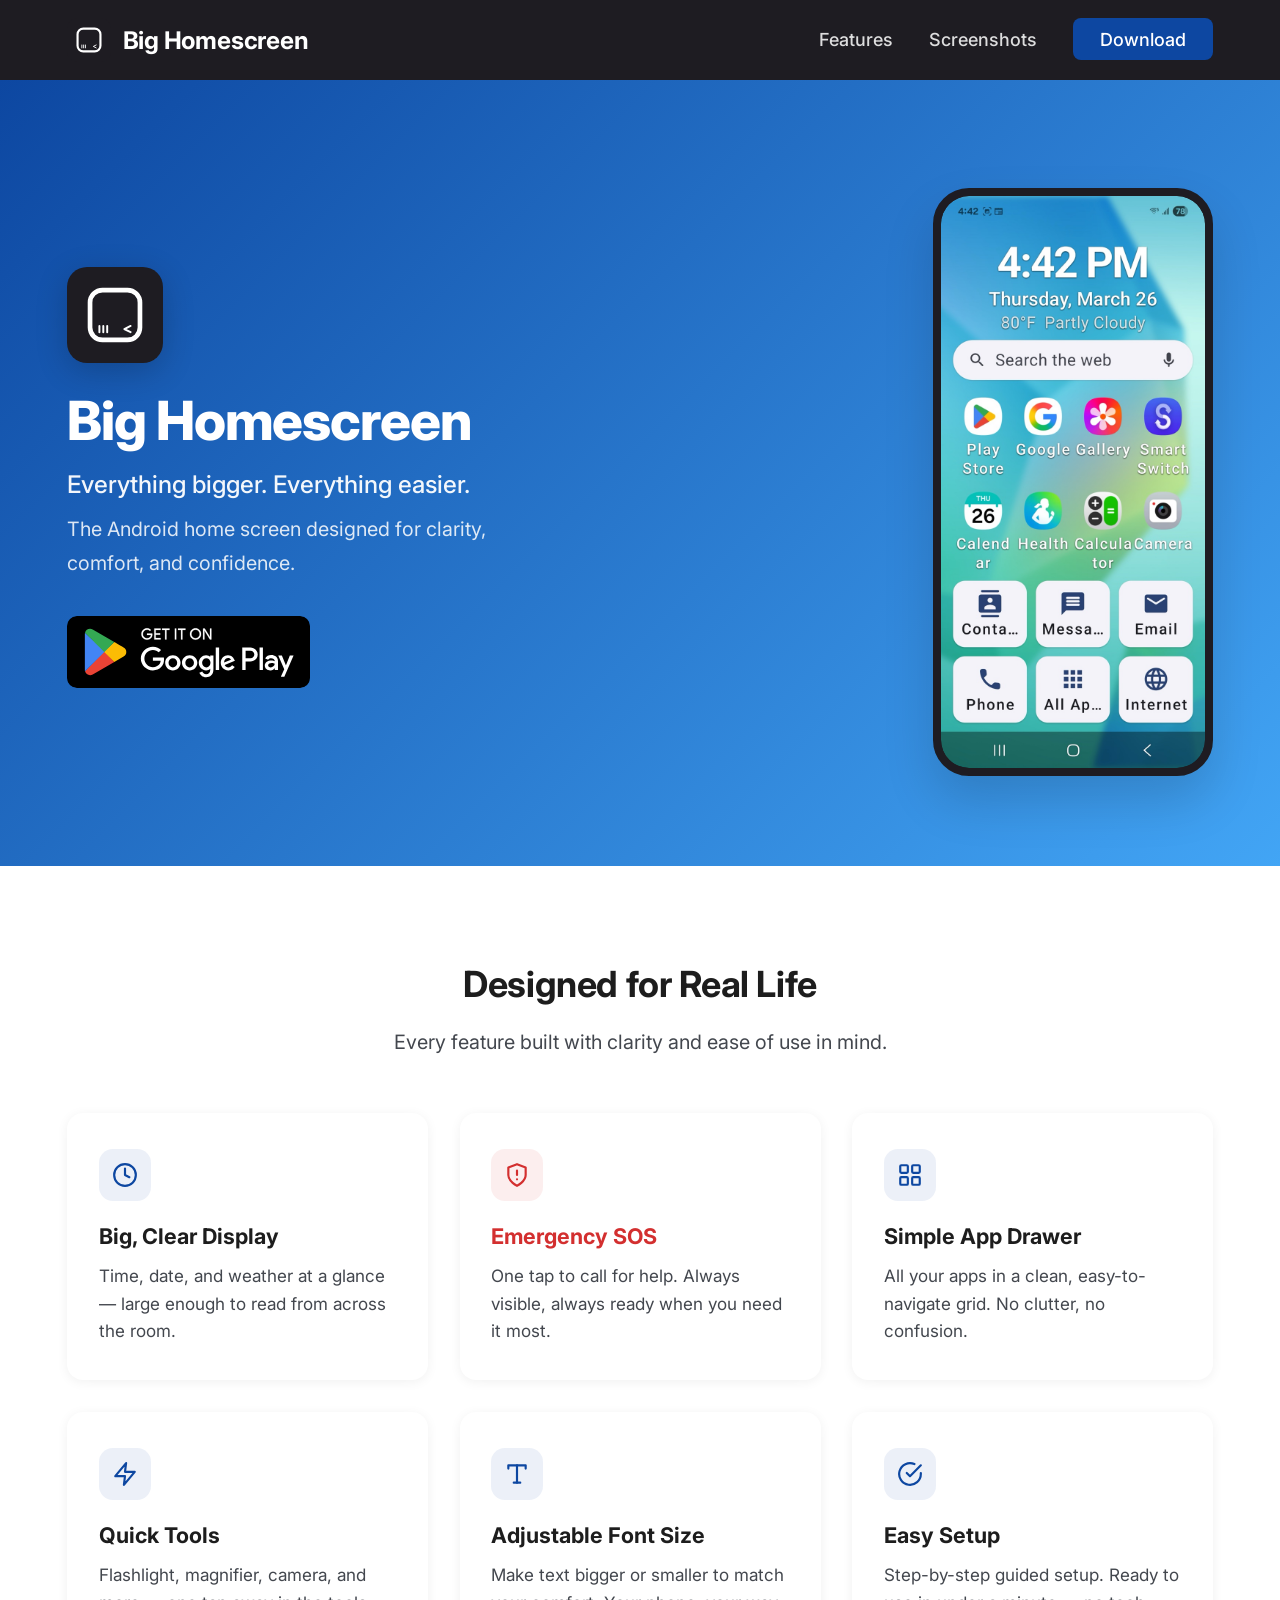
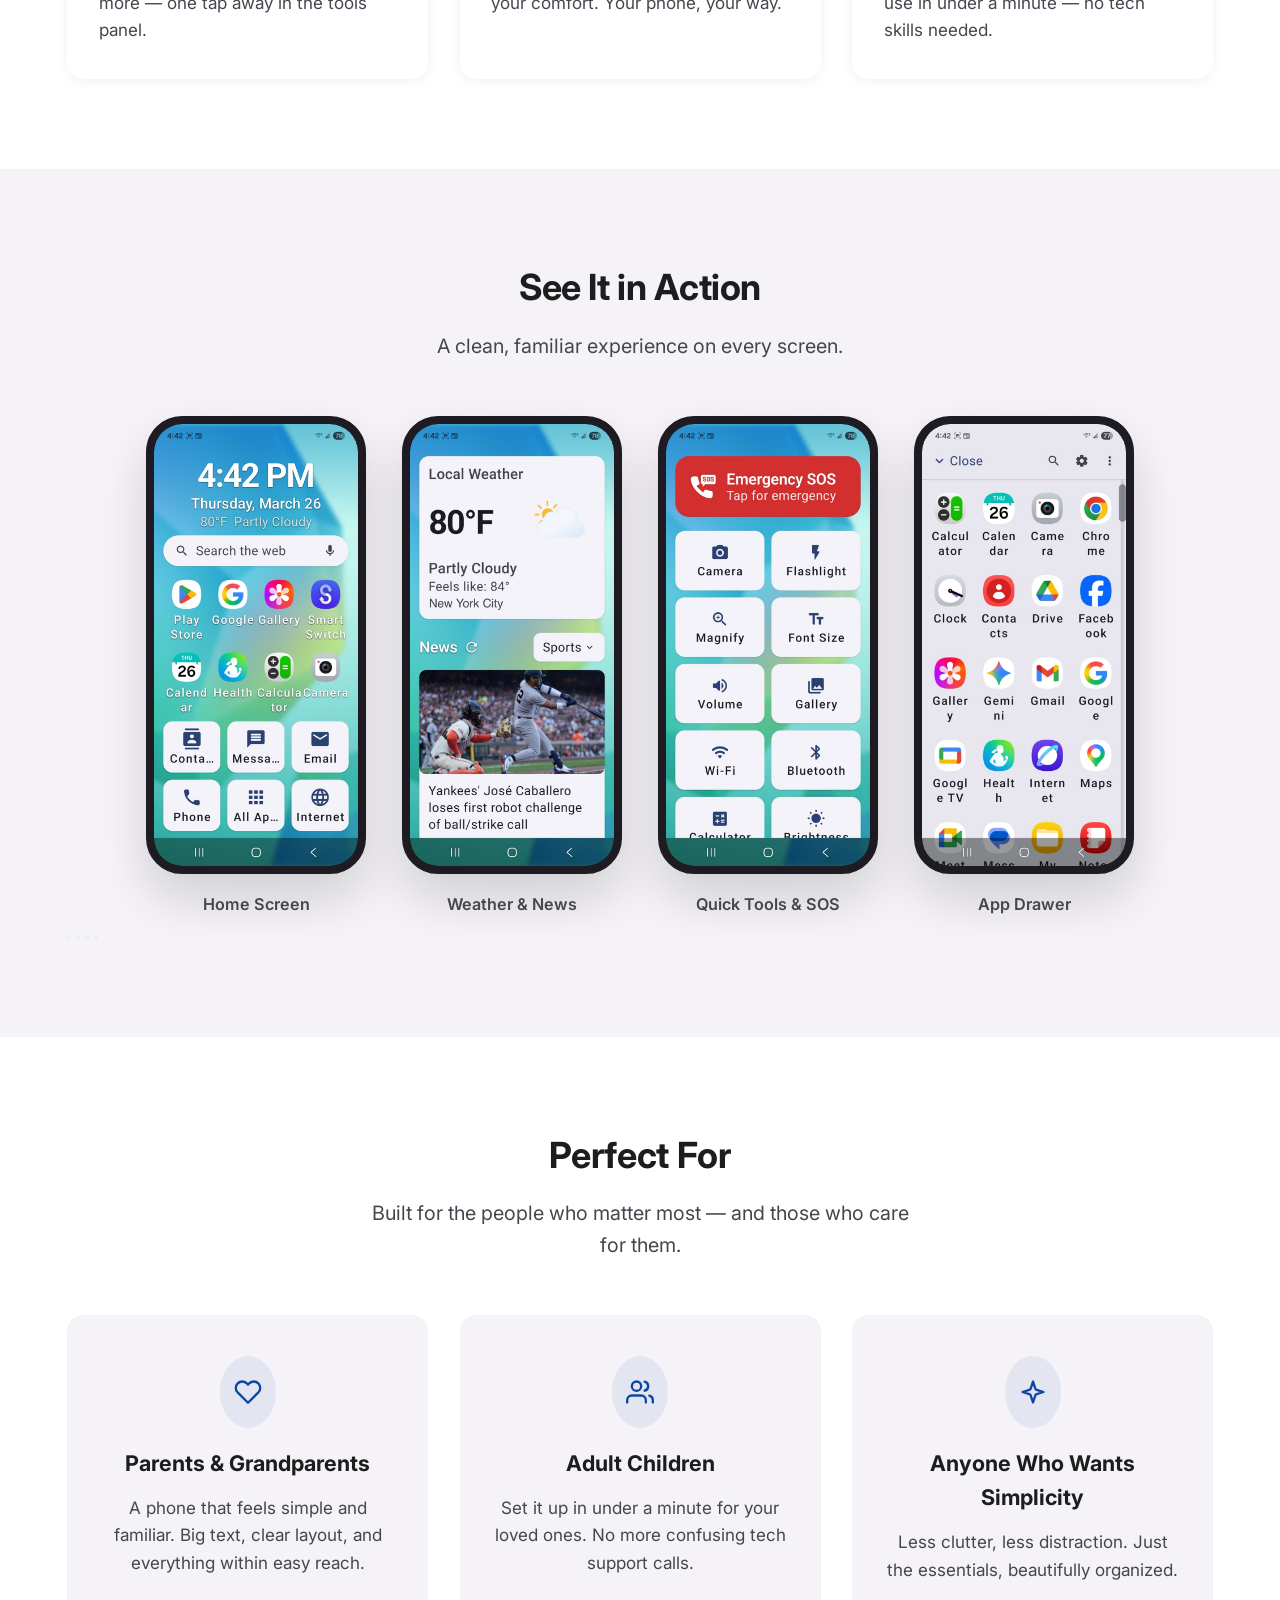
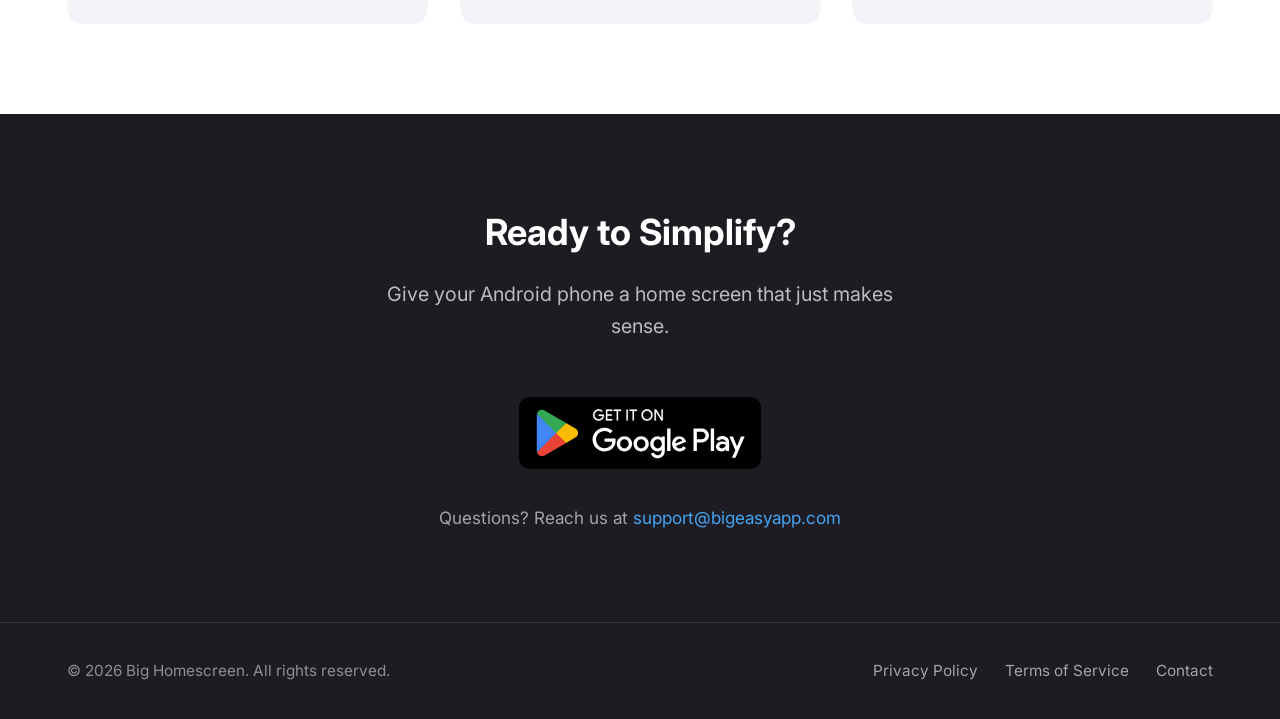
==== commit 9ebff8e0: "Use official Google Play SVG badge without border - Replace custom-drawn Google Play button with off" ====
--- a/index.html
+++ b/index.html
@@ -41,16 +41,7 @@
           <p class="hero-tagline">Everything bigger. Everything easier.</p>
           <p class="hero-description">The Android home screen designed for clarity, comfort, and confidence.</p>
           <a href="https://play.google.com/store/apps/details?id=app.bighomescreen.launcher" class="gplay-btn" target="_blank" rel="noopener">
-            <svg viewBox="0 0 24 24" width="28" height="28" xmlns="http://www.w3.org/2000/svg">
-              <path d="M4 2.5 L13 12 L4 21.5 Z" fill="#4285F4"/>
-              <path d="M4 2.5 L17 9.77 L13 12 Z" fill="#34A853"/>
-              <path d="M13 12 L17 14.23 L4 21.5 Z" fill="#EA4335"/>
-              <path d="M17 9.77 L21 12 L17 14.23 L13 12 Z" fill="#FBBC04"/>
-            </svg>
-            <div class="gplay-text">
-              <span class="gplay-small">GET IT ON</span>
-              <span class="gplay-big">Google Play</span>
-            </div>
+            <img src="resources/GetItOnGooglePlay_Badge_Web_color_English.svg" alt="Get it on Google Play" height="56">
           </a>
         </div>
         <div class="hero-visual">
@@ -202,16 +193,7 @@
         <h2>Ready to Simplify?</h2>
         <p class="section-subtitle">Give your Android phone a home screen that just makes sense.</p>
         <a href="https://play.google.com/store/apps/details?id=app.bighomescreen.launcher" class="gplay-btn" target="_blank" rel="noopener">
-          <svg viewBox="0 0 24 24" width="28" height="28" xmlns="http://www.w3.org/2000/svg">
-            <path d="M4 2.5 L13 12 L4 21.5 Z" fill="#4285F4"/>
-            <path d="M4 2.5 L17 9.77 L13 12 Z" fill="#34A853"/>
-            <path d="M13 12 L17 14.23 L4 21.5 Z" fill="#EA4335"/>
-            <path d="M17 9.77 L21 12 L17 14.23 L13 12 Z" fill="#FBBC04"/>
-          </svg>
-          <div class="gplay-text">
-            <span class="gplay-small">GET IT ON</span>
-            <span class="gplay-big">Google Play</span>
-          </div>
+          <img src="resources/GetItOnGooglePlay_Badge_Web_color_English.svg" alt="Get it on Google Play" height="56">
         </a>
         <p class="cta-email">Questions? Reach us at <a href="mailto:support@bigeasyapp.com">support@bigeasyapp.com</a></p>
       </div>
--- a/css/style.css
+++ b/css/style.css
@@ -215,51 +215,24 @@
   flex: 0 0 auto;
 }
 
-/* Google Play Custom Button */
+/* Google Play Badge */
 .gplay-btn {
-  display: inline-flex;
-  align-items: center;
-  gap: 0.75rem;
-  background: #000;
-  color: var(--white);
-  padding: 0.85rem 1.75rem;
+  display: inline-block;
+  transition: transform 0.2s, box-shadow 0.2s;
   border-radius: 12px;
-  border: 1px solid rgba(255, 255, 255, 0.3);
-  text-decoration: none;
-  transition: transform 0.2s, box-shadow 0.2s;
 }
 
 .gplay-btn:hover {
   transform: scale(1.05);
   box-shadow: 0 8px 24px rgba(0, 0, 0, 0.3);
   opacity: 1;
-  text-decoration: none;
-}
-
-.gplay-btn svg {
-  width: 28px;
-  height: 28px;
-  flex-shrink: 0;
-}
-
-.gplay-text {
-  display: flex;
-  flex-direction: column;
-  line-height: 1.2;
-}
-
-.gplay-small {
-  font-size: 0.6rem;
-  font-weight: 400;
-  letter-spacing: 0.05em;
-  text-transform: uppercase;
-  opacity: 0.85;
-}
-
-.gplay-big {
-  font-size: 1.2rem;
-  font-weight: 600;
-  letter-spacing: -0.01em;
+}
+
+.gplay-btn img {
+  display: block;
+  height: 72px;
+  width: auto;
+  border-radius: 10px;
 }
 
 /* ===== Phone Mockup ===== */
@@ -424,7 +397,7 @@
 
 .perfect-card .card-emoji {
   width: 56px;
-  height: 56px;
+  height: 72px;
   margin: 0 auto 1rem;
   display: flex;
   align-items: center;
